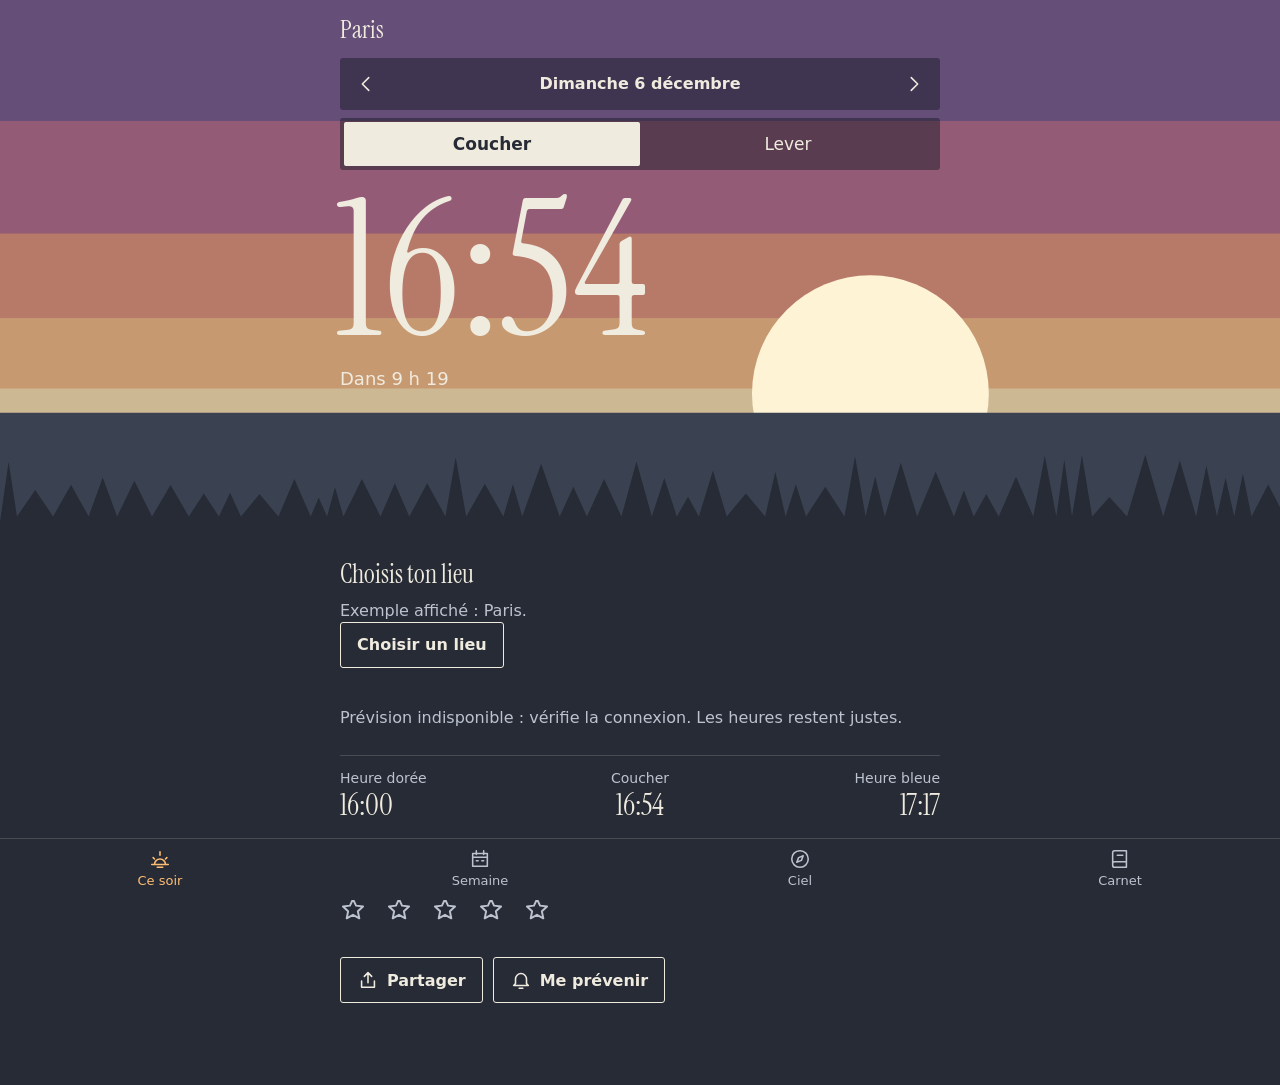
==== index.html @ c85de15d "Première version publique de Soleil Appli web installable : lever et coucher du soleil, score de bea" ====
<!doctype html>
<html lang="fr">
<head>
<meta charset="utf-8">
<meta name="viewport" content="width=device-width,initial-scale=1,viewport-fit=cover">
<title>Soleil</title>
<meta name="description" content="Lever, coucher, direction du soleil et météo, où que tu sois">
<meta name="robots" content="noindex,nofollow">
<meta name="theme-color" content="#20294f">
<link rel="manifest" href="manifest.webmanifest">
<link rel="icon" type="image/png" sizes="32x32" href="icons/favicon-32.png">
<link rel="apple-touch-icon" href="icons/apple-touch-icon.png">
<meta name="apple-mobile-web-app-capable" content="yes">
<meta name="mobile-web-app-capable" content="yes">
<meta name="apple-mobile-web-app-status-bar-style" content="black-translucent">
<meta name="apple-mobile-web-app-title" content="Soleil">
<link rel="preload" href="fonts/instrument-serif.woff2" as="font" type="font/woff2" crossorigin>
<link rel="stylesheet" href="style.css">
</head>
<body>
<main id="view">
  <div id="tab-today" class="panel"></div>
  <div id="tab-week" class="panel" hidden></div>
  <div id="tab-sky" class="panel" hidden></div>
  <div id="tab-book" class="panel" hidden></div>
</main>

<nav class="tabs" aria-label="Navigation">
  <button type="button" data-tab="today"><svg class="ic" viewBox="0 0 24 24" fill="none" stroke="currentColor" stroke-width="1.7" stroke-linecap="round" stroke-linejoin="round" aria-hidden="true"><path d="M3 18h18M6 18a6 6 0 0 1 12 0M12 8V4M4.5 10.5 6 12M19.5 10.5 18 12M9 21h6"/></svg>Ce soir</button>
  <button type="button" data-tab="week"><svg class="ic" viewBox="0 0 24 24" fill="none" stroke="currentColor" stroke-width="1.7" stroke-linecap="round" stroke-linejoin="round" aria-hidden="true"><path d="M4 6h16v14H4zM4 10h16M8 3v4M16 3v4M8 14h2M14 14h2"/></svg>Semaine</button>
  <button type="button" data-tab="sky"><svg class="ic" viewBox="0 0 24 24" fill="none" stroke="currentColor" stroke-width="1.7" stroke-linecap="round" stroke-linejoin="round" aria-hidden="true"><circle cx="12" cy="12" r="9"/><path d="m15.5 8.5-2 5-5 2 2-5z"/></svg>Ciel</button>
  <button type="button" data-tab="book"><svg class="ic" viewBox="0 0 24 24" fill="none" stroke="currentColor" stroke-width="1.7" stroke-linecap="round" stroke-linejoin="round" aria-hidden="true"><path d="M6 3h13v18H6a2 2 0 0 1-2-2V5a2 2 0 0 1 2-2zM4 17a2 2 0 0 1 2-2h13M9 8h6"/></svg>Carnet</button>
</nav>
<div id="toast" role="status" aria-live="polite"></div>

<script src="suncalc.js"></script>
<script type="module" src="js/main.js"></script>
</body>
</html>
---- style.css ----
@font-face {
  font-family: "Instrument Serif";
  src: url(fonts/instrument-serif.woff2) format("woff2");
  font-display: swap;
}

:root {
  --ardoise: #262b36;
  --ardoise-haut: #323846;
  --trait: rgba(240, 235, 223, .17);
  --craie: #f0ebdf;
  --schiste: #bcc3cf;
  --couchant: #ffbd73;
  --rouge: #ff9478;
  --serif: "Instrument Serif", "Iowan Old Style", Georgia, serif;
  --sans: system-ui, -apple-system, "Segoe UI", Roboto, "Helvetica Neue", sans-serif;
  --gutter: 20px;
  --nav: calc(62px + env(safe-area-inset-bottom));
  color-scheme: dark;
}

* { box-sizing: border-box; margin: 0; -webkit-tap-highlight-color: transparent; }
html { background: var(--ardoise); -webkit-text-size-adjust: 100%; }
body {
  font-family: var(--sans);
  font-size: 16px;
  line-height: 1.45;
  color: var(--craie);
  background: var(--ardoise);
  min-height: 100svh;
  overflow-x: hidden;
}
button, input, select { font: inherit; color: inherit; }
button { background: none; border: 0; padding: 0; cursor: pointer; }
/* pas de zoom ni d'attente au double appui, pas de sélection de texte en appuyant */
button, label, summary { touch-action: manipulation; -webkit-user-select: none; user-select: none; }
ul, ol { list-style: none; padding: 0; }
small { font-size: 13.5px; color: var(--schiste); }
[hidden] { display: none !important; }
:focus-visible { outline: 2px solid var(--couchant); outline-offset: 2px; border-radius: 3px; }

.ic { width: 22px; height: 22px; flex: none; }
.panel { padding-bottom: calc(var(--nav) + 20px); }
.page { max-width: 640px; margin: 0 auto; padding: 0 var(--gutter); display: grid; grid-template-columns: minmax(0, 1fr); gap: 26px; }
.page-top { padding-top: calc(env(safe-area-inset-top) + 26px); }

h1, h2 { font-family: var(--serif); font-weight: 400; letter-spacing: 0; line-height: 1.1; }
h2 { font-size: 26px; margin-bottom: 10px; }
.tab-title, .best-card h1, .readout h1 { font-size: 46px; }
.muted { color: var(--schiste); }
.small { font-size: 13.5px; }
.center { text-align: center; }

/* Ciel en strates */
.hero { position: relative; min-height: min(72svh, 640px); overflow: hidden; display: flex; flex-direction: column; touch-action: pan-y; }
.scene { position: absolute; inset: 0; width: 100%; height: 100%; display: block; }
.hero-text { position: relative; padding: calc(env(safe-area-inset-top) + 8px) var(--gutter) 128px; max-width: 640px; width: 100%; margin: 0 auto; }
.hero-top { display: flex; justify-content: space-between; align-items: center; gap: 12px; height: 44px; }
.hero-top h1 { font-size: 25px; }

/* Commandes du haut : emplacements fixes, seuls les textes changent */
.back-today, .datenav, .kinds { background: rgba(20, 24, 34, .46); border-radius: 3px; }
.back-today { flex: none; height: 44px; padding: 0 12px; font-size: 15px; font-weight: 550; }
.back-today:active, .datenav button:active, .kinds button:active { background: rgba(240, 235, 223, .24); }
.back-today.off { visibility: hidden; }
.datenav { display: grid; grid-template-columns: 52px minmax(0, 1fr) 52px; height: 52px; margin-top: 6px; }
.datenav button { height: 52px; display: grid; place-items: center; border-radius: 3px; }
.datelabel { position: relative; min-width: 0; overflow: hidden; display: flex; align-items: center; justify-content: center; text-align: center; font-weight: 550; cursor: pointer; }
.datelabel span { white-space: nowrap; overflow: hidden; text-overflow: ellipsis; }
.datelabel input { position: absolute; inset: 0; display: block; width: 100%; min-width: 0; max-width: 100%; height: 100%; margin: 0; padding: 0; opacity: 0; border: 0; -webkit-appearance: none; appearance: none; font-size: 16px; }
.kinds { display: grid; grid-template-columns: 1fr 1fr; height: 52px; margin-top: 8px; padding: 4px; }
.kinds button { border-radius: 2px; font-size: 17px; color: var(--craie); }
.kinds button[aria-pressed=true] { background: var(--craie); color: var(--ardoise); font-weight: 600; }
.kinds button[aria-pressed=true]:active { background: var(--craie); }
.time { font-family: var(--serif); font-size: clamp(112px, 36vw, 190px); line-height: .98; margin: 8px 0 0 -4px; font-variant-numeric: lining-nums; }
.count { font-size: 18px; margin-top: 2px; }
.intro .sun { animation: sink 1.3s cubic-bezier(.2, .7, .2, 1) both; }
@keyframes sink { from { transform: translateY(-46px); } to { transform: none; } }

/* Verdict */
.verdict { display: grid; grid-template-columns: minmax(0, 1fr) auto; gap: 16px; align-items: start; padding-top: 12px; }
.verdict h2 { font-size: 38px; margin-bottom: 6px; }
.verdict p { color: var(--schiste); }
.score { text-align: right; display: grid; }
.score b { font-family: var(--serif); font-weight: 400; font-size: 66px; line-height: .95; color: var(--couchant); }
.trust { display: flex; align-items: center; gap: 4px; font-size: 14px; color: var(--schiste); margin-top: -14px; }
.trust i { width: 14px; height: 5px; background: var(--trait); }
.trust i:last-of-type { margin-right: 6px; }
.trust[data-level="1"] i:nth-of-type(1),
.trust[data-level="2"] i:nth-of-type(-n+2),
.trust[data-level="3"] i { background: var(--couchant); }

.stamps { display: grid; grid-template-columns: repeat(3, minmax(0, 1fr)); border-top: 1px solid var(--trait); padding-top: 12px; }
.stamps li { display: grid; font-size: 14px; color: var(--schiste); }
.stamps li:nth-child(2) { text-align: center; }
.stamps li:nth-child(3) { text-align: right; }
.stamps b { font-family: var(--serif); font-weight: 400; font-size: 30px; line-height: 1.15; color: var(--craie); }

.wx-line { display: flex; align-items: center; gap: 9px; margin-bottom: 6px; }
.wx-line.big { font-size: 20px; }
.rows .row { display: flex; justify-content: space-between; align-items: baseline; gap: 16px; padding: 10px 0; border-bottom: 1px solid var(--trait); }
.rows .row:last-child { border-bottom: 0; }
.rows dt { color: var(--schiste); }
.rows dd { margin: 0; text-align: right; font-variant-numeric: tabular-nums; font-weight: 550; }
.rows dd small { display: block; font-weight: 400; }

.actions { display: flex; gap: 10px; flex-wrap: wrap; }
.btn { display: inline-flex; align-items: center; justify-content: center; gap: 8px; min-height: 46px; padding: 0 16px; border: 1.5px solid var(--craie); border-radius: 3px; cursor: pointer; font-weight: 550; }
.btn:active { background: var(--ardoise-haut); }
.btn.dark { border-color: #3a2410; color: #3a2410; }
.btn.dark:active { background: #ffd199; }
.link { min-height: 44px; font-size: 15px; text-decoration: underline; text-underline-offset: 3px; text-decoration-thickness: 1px; }

.stars { display: flex; gap: 2px; margin-left: -9px; }
.stars button { width: 44px; height: 44px; display: grid; place-items: center; color: var(--schiste); }
.stars .ic { width: 28px; height: 28px; }
.stars .on { color: var(--couchant); }
.stars .on .ic { fill: currentColor; }

/* Semaine */
.best-card { background: var(--couchant); color: #3a2410; padding: 18px var(--gutter); margin: 0 calc(var(--gutter) * -1); }
.best-card p { margin: 6px 0 14px; }
.day { width: 100%; display: grid; grid-template-columns: 74px 26px 52px minmax(0, 1fr) 30px; align-items: center; gap: 2px 8px; padding: 11px 0; border-bottom: 1px solid var(--trait); text-align: left; font-variant-numeric: tabular-nums; }
.days li:last-child .day { border-bottom: 0; }
.d-name b { font-weight: 650; }
.d-bar { height: 7px; background: var(--trait); display: block; }
.d-bar u { display: block; height: 100%; background: var(--couchant); }
.d-bar[data-level="2"] u { opacity: .82; }
.d-bar[data-level="1"] u { opacity: .62; }
.d-bar[data-level="0"] u { opacity: .42; }
.d-score { text-align: right; font-weight: 650; }
.d-more { grid-column: 2 / -1; }
.day.best .d-name, .day.best .d-score { color: var(--couchant); }
.agenda li { display: grid; grid-template-columns: 94px minmax(0, 1fr); gap: 10px; padding: 11px 0; border-bottom: 1px solid var(--trait); }
.agenda li:last-child { border-bottom: 0; }
.agenda time { font-family: var(--serif); font-size: 20px; line-height: 1.15; }
.agenda small { display: block; }
.agenda b { font-weight: 550; }

/* Ciel */
.readout { display: grid; grid-template-columns: minmax(0, 1fr) auto; column-gap: 12px; align-items: baseline; }
.readout h1 { font-size: 70px; line-height: 1; }
.readout p { grid-column: 1 / -1; grid-row: 2; color: var(--schiste); }
.arc-wrap { margin: -14px 0 -18px; }
.arc, .year { width: 100%; height: auto; display: block; touch-action: pan-y; cursor: ew-resize; }
.a-grid { stroke: var(--trait); }
.a-hz { stroke: rgba(240, 235, 223, .55); }
.a-up { fill: none; stroke: var(--couchant); stroke-width: 2.5; stroke-linecap: round; }
.a-dn { fill: none; stroke: var(--schiste); stroke-width: 1.5; stroke-dasharray: 3 4; }
.a-t { fill: var(--schiste); font: 400 10.5px var(--sans); }
.a-l { fill: var(--craie); font: 600 11px var(--sans); }
.a-drop { stroke: rgba(240, 235, 223, .4); stroke-dasharray: 2 3; }
.s-up { fill: #fff3d6; stroke: var(--ardoise); }
.s-dn { fill: var(--ardoise); stroke: var(--craie); }
input[type=range] { width: 100%; height: 44px; background: transparent; -webkit-appearance: none; appearance: none; }
input[type=range]::-webkit-slider-runnable-track { height: 3px; background: rgba(240, 235, 223, .4); }
input[type=range]::-moz-range-track { height: 3px; background: rgba(240, 235, 223, .4); }
input[type=range]::-webkit-slider-thumb { -webkit-appearance: none; width: 28px; height: 28px; margin-top: -12.5px; border-radius: 50%; background: var(--craie); border: 0; }
input[type=range]::-moz-range-thumb { width: 28px; height: 28px; border-radius: 50%; background: var(--craie); border: 0; }

.compass-block { display: grid; grid-template-columns: minmax(0, 1fr); justify-items: center; gap: 10px; }
.compass-block h2 { justify-self: start; margin: 0; }
.compass { width: min(100%, 300px); height: auto; display: block; }
.c-o { fill: var(--ardoise-haut); stroke: rgba(240, 235, 223, .4); }
.c-t { stroke: rgba(240, 235, 223, .35); }
.c-t.b { stroke: rgba(240, 235, 223, .8); stroke-width: 1.4; }
.c-d { fill: var(--craie); font: 400 19px var(--serif); }
.c-br, .c-bs { fill: none; stroke-width: 5; }
.c-br { stroke: var(--couchant); opacity: .55; }
.c-bs { stroke: var(--rouge); opacity: .55; }
.c-rr { stroke: var(--couchant); stroke-width: 2.4; }
.c-rs { stroke: var(--rouge); stroke-width: 2.4; }
.c-rr-d { fill: var(--couchant); }
.c-rs-d { fill: var(--rouge); }
.c-c { fill: var(--craie); }
.c-up { fill: var(--craie); }

.layers { display: grid; gap: 8px; margin-top: 10px; }
.lay { display: grid; grid-template-columns: 62px minmax(0, 1fr) 44px; gap: 8px; align-items: center; font-size: 14px; color: var(--schiste); }
.lay i { display: block; height: 7px; background: var(--trait); }
.lay u { display: block; height: 100%; background: var(--craie); }
.lay em { font-style: normal; text-align: right; color: var(--craie); font-variant-numeric: tabular-nums; }

.more { margin-top: 8px; }
.more summary { min-height: 44px; display: flex; align-items: center; cursor: pointer; text-decoration: underline; text-underline-offset: 3px; text-decoration-thickness: 1px; }
.phases li { display: grid; grid-template-columns: 62px minmax(0, 1fr); padding: 7px 0; font-variant-numeric: tabular-nums; }
.phases b { font-weight: 550; }
.phases .hl { color: var(--couchant); }

.moon-head { display: flex; gap: 14px; align-items: center; margin-bottom: 6px; }
.moon { width: 64px; height: 64px; flex: none; }
.m-dark { fill: var(--ardoise-haut); }
.m-lit { fill: var(--craie); }
.moon-head b { display: block; font-weight: 550; font-size: 18px; }
.moon-head small { display: block; }

.y-band { fill: var(--couchant); opacity: .13; }
.y-set, .y-rise { fill: none; stroke-width: 2; stroke-linejoin: round; }
.y-set { stroke: var(--couchant); }
.y-rise { stroke: var(--craie); }
.y-lab { fill: var(--craie); font: 500 12px var(--sans); }
.y-now { stroke: rgba(240, 235, 223, .55); }
.y-dot { fill: var(--craie); stroke: var(--ardoise); stroke-width: 2; }

/* Carnet */
.entries li { padding: 12px 0; border-bottom: 1px solid var(--trait); display: grid; gap: 4px; }
.entries li:last-child { border-bottom: 0; }
.entries b { font-weight: 600; }
.e-head { display: flex; justify-content: space-between; align-items: center; gap: 10px; }
.note, .form input:not([type=file]), .form select { width: 100%; min-height: 46px; padding: 0 12px; background: var(--ardoise-haut); border: 1px solid var(--trait); border-radius: 3px; font-size: 16px; }
.note::placeholder, .form input::placeholder { color: var(--schiste); }
.switch-row { display: flex; justify-content: space-between; align-items: center; gap: 16px; width: 100%; min-height: 52px; text-align: left; }
.switch { flex: none; width: 52px; height: 30px; padding: 3px; border-radius: 15px; background: var(--ardoise-haut); border: 1px solid var(--schiste); display: block; }
.switch i { display: block; width: 22px; height: 22px; border-radius: 50%; background: var(--schiste); }
.switch-row[aria-checked=true] .switch { background: var(--couchant); border-color: var(--couchant); }
.switch-row[aria-checked=true] .switch i { background: var(--ardoise); margin-left: auto; }
.places { display: grid; gap: 8px; margin: 10px 0; }
.places .btn { justify-content: flex-start; text-align: left; padding: 10px 14px; }
.tag { font-size: 14px; font-weight: 600; padding: 2px 7px; border: 1px solid var(--trait); margin-right: 4px; }
.tag[data-level="2"] { background: var(--couchant); color: #3a2410; border-color: var(--couchant); }
.form { display: grid; grid-template-columns: minmax(0, 1fr); gap: 14px; margin-top: 6px; }
.form label { display: grid; gap: 5px; color: var(--schiste); font-size: 15px; }
.form input, .form select { color: var(--craie); }
.inline { display: flex; gap: 8px; }
.inline input { flex: 1; min-width: 0; }
.inline .btn { flex: none; color: var(--craie); }
.error { color: var(--rouge); font-size: 15px; min-height: 0; }
.error:empty { display: none; }
.foot { color: var(--schiste); font-size: 14px; }

/* Barre d'onglets */
.tabs { position: fixed; left: 0; right: 0; bottom: 0; z-index: 10; height: var(--nav); padding-bottom: env(safe-area-inset-bottom); display: grid; grid-template-columns: repeat(4, 1fr); background: var(--ardoise); border-top: 1px solid var(--trait); }
.tabs button { display: grid; justify-items: center; align-content: center; gap: 2px; font-size: 13px; color: var(--schiste); }
.tabs button[aria-current=page] { color: var(--couchant); }

#toast { position: fixed; left: var(--gutter); right: var(--gutter); bottom: calc(var(--nav) + 12px); z-index: 20; max-width: 600px; margin: 0 auto; padding: 12px 14px; background: var(--craie); color: var(--ardoise); border-radius: 3px; font-weight: 550; opacity: 0; transform: translateY(8px); transition: opacity .2s, transform .2s; pointer-events: none; }
#toast.on { opacity: 1; transform: none; }

@media (min-width: 680px) {
  .best-card { margin: 0; }
  .hero { min-height: 560px; }
}
@media (prefers-reduced-motion: reduce) {
  .intro .sun { animation: none; }
  #toast { transition: none; }
}
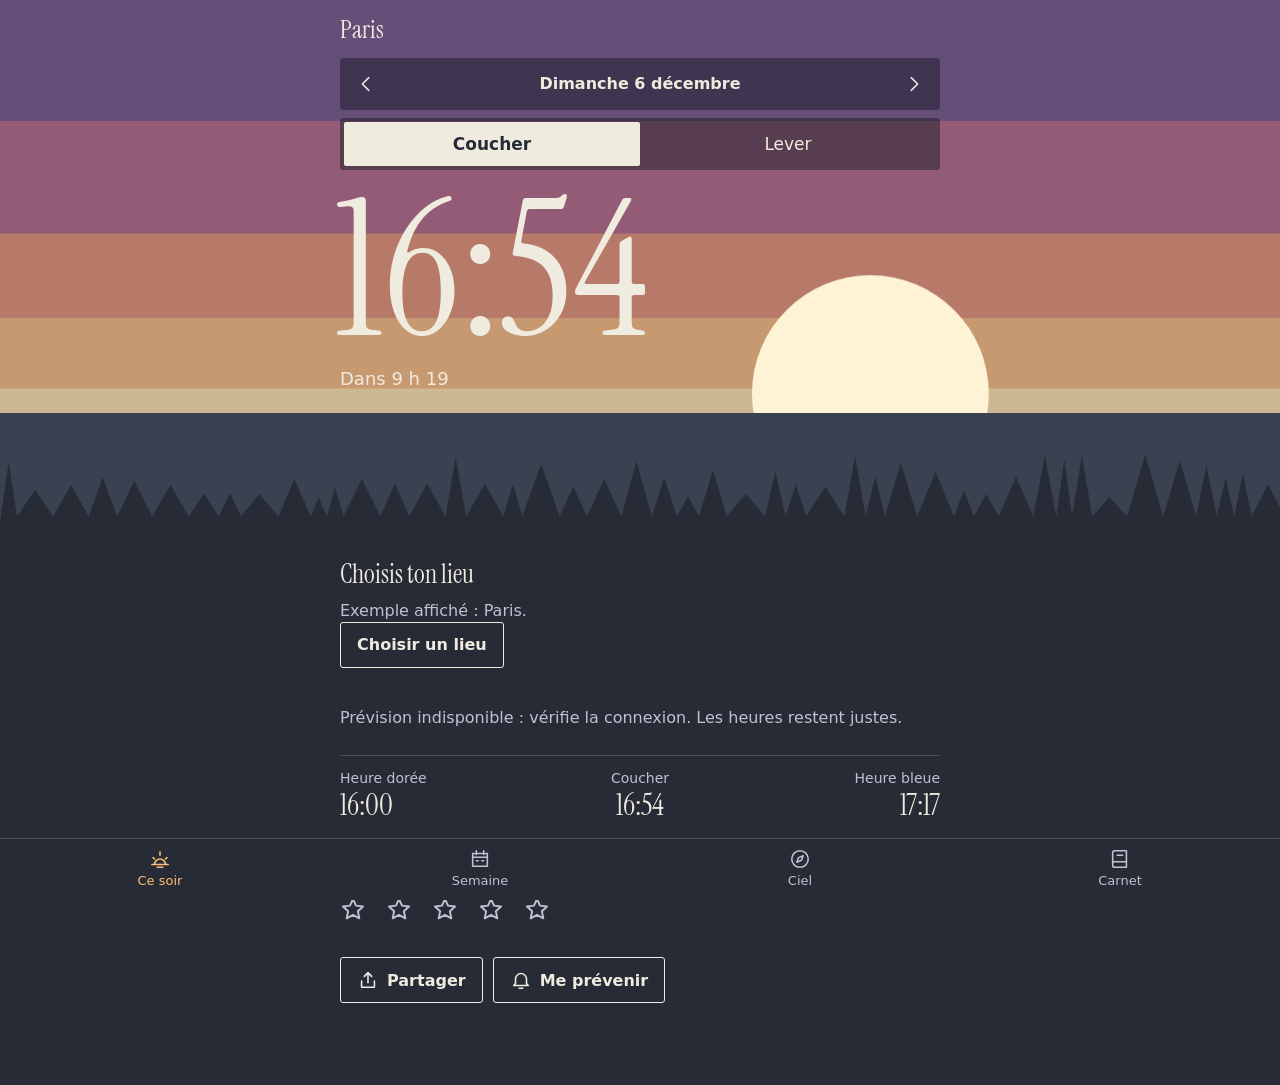
==== commit 6caf642e: "Préparer la mise en ligne Page mentions légales et confidentialité, page 404, robots.txt, favicon.ic" ====
--- a/index.html
+++ b/index.html
@@ -4,11 +4,17 @@
 <meta charset="utf-8">
 <meta name="viewport" content="width=device-width,initial-scale=1,viewport-fit=cover">
 <title>Soleil</title>
-<meta name="description" content="Lever, coucher, direction du soleil et météo, où que tu sois">
-<meta name="robots" content="noindex,nofollow">
+<meta name="description" content="Heure du coucher et du lever du soleil où que tu sois, avec une prévision de la beauté du ciel, la météo, la lune et une boussole.">
+<meta property="og:type" content="website">
+<meta property="og:site_name" content="Soleil">
+<meta property="og:locale" content="fr_FR">
+<meta property="og:title" content="Soleil : coucher de soleil et prévision du ciel">
+<meta property="og:description" content="L’heure du coucher, et si ça vaut le coup de sortir le regarder ce soir.">
+<meta name="twitter:card" content="summary">
 <meta name="theme-color" content="#20294f">
 <link rel="manifest" href="manifest.webmanifest">
-<link rel="icon" type="image/png" sizes="32x32" href="icons/favicon-32.png">
+<link rel="icon" href="favicon.ico" sizes="any">
+<link rel="icon" type="image/png" sizes="192x192" href="icons/icon-192.png">
 <link rel="apple-touch-icon" href="icons/apple-touch-icon.png">
 <meta name="apple-mobile-web-app-capable" content="yes">
 <meta name="mobile-web-app-capable" content="yes">
@@ -18,6 +24,7 @@
 <link rel="stylesheet" href="style.css">
 </head>
 <body>
+<noscript><p class="noscript">Cette appli a besoin de JavaScript pour calculer les heures du soleil. <a href="infos.html">Mentions légales et confidentialité</a></p></noscript>
 <main id="view">
   <div id="tab-today" class="panel"></div>
   <div id="tab-week" class="panel" hidden></div>
--- a/style.css
+++ b/style.css
@@ -227,6 +227,18 @@
 .error { color: var(--rouge); font-size: 15px; min-height: 0; }
 .error:empty { display: none; }
 .foot { color: var(--schiste); font-size: 14px; }
+a { color: inherit; text-underline-offset: 3px; }
+a.link { display: inline-flex; align-items: center; }
+a.btn { text-decoration: none; }
+
+/* Pages de texte : infos et 404 */
+.doc { padding-bottom: 48px; max-width: 680px; }
+.doc h1 { font-size: 40px; }
+.doc h3 { font-size: 17px; font-weight: 600; margin: 14px 0 4px; }
+.doc p { line-height: 1.6; }
+.doc section p + p { margin-top: 8px; }
+.big-num { font-family: var(--serif); font-size: 120px; line-height: 1; color: var(--couchant); }
+.noscript { padding: 24px var(--gutter); }
 
 /* Barre d'onglets */
 .tabs { position: fixed; left: 0; right: 0; bottom: 0; z-index: 10; height: var(--nav); padding-bottom: env(safe-area-inset-bottom); display: grid; grid-template-columns: repeat(4, 1fr); background: var(--ardoise); border-top: 1px solid var(--trait); }
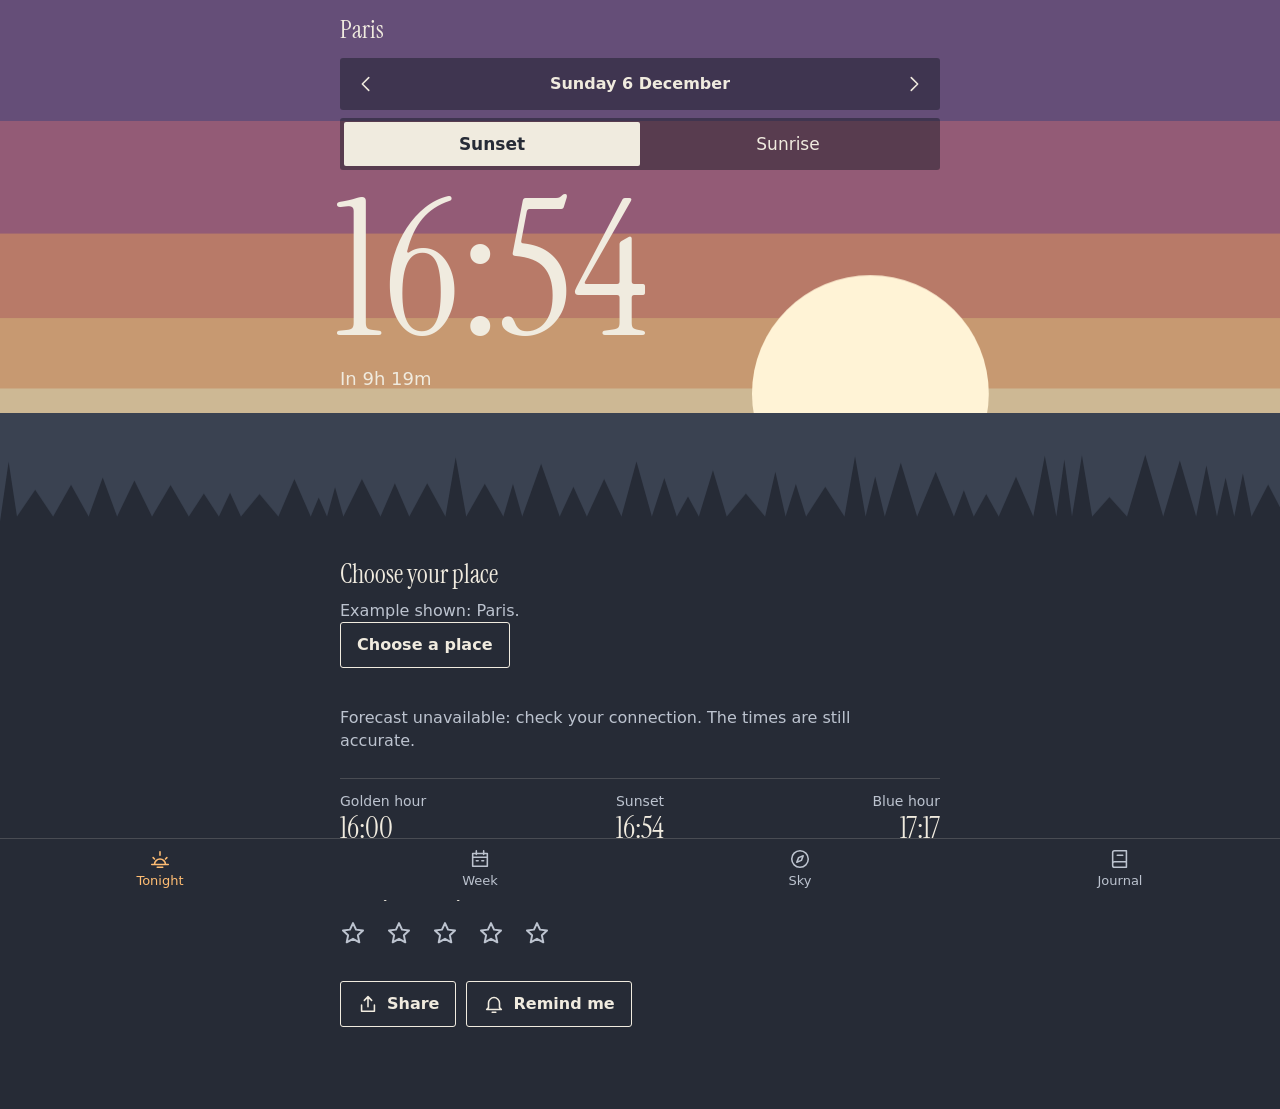
==== commit a1565a2d: "Translate everything to English and rename to Afterglow Interface, pages, README, code comments and " ====
--- a/index.html
+++ b/index.html
@@ -1,15 +1,15 @@
 <!doctype html>
-<html lang="fr">
+<html lang="en">
 <head>
 <meta charset="utf-8">
 <meta name="viewport" content="width=device-width,initial-scale=1,viewport-fit=cover">
-<title>Soleil</title>
-<meta name="description" content="Heure du coucher et du lever du soleil où que tu sois, avec une prévision de la beauté du ciel, la météo, la lune et une boussole.">
+<title>Afterglow: sunset time and sky forecast</title>
+<meta name="description" content="Sunset and sunrise times wherever you are, with a forecast of how beautiful the sky will be, the weather, the moon and a compass.">
 <meta property="og:type" content="website">
-<meta property="og:site_name" content="Soleil">
-<meta property="og:locale" content="fr_FR">
-<meta property="og:title" content="Soleil : coucher de soleil et prévision du ciel">
-<meta property="og:description" content="L’heure du coucher, et si ça vaut le coup de sortir le regarder ce soir.">
+<meta property="og:site_name" content="Afterglow">
+<meta property="og:locale" content="en_GB">
+<meta property="og:title" content="Afterglow: sunset time and sky forecast">
+<meta property="og:description" content="When the sun sets, and whether it’s worth going out to watch it tonight.">
 <meta name="twitter:card" content="summary">
 <meta name="theme-color" content="#20294f">
 <link rel="manifest" href="manifest.webmanifest">
@@ -19,12 +19,12 @@
 <meta name="apple-mobile-web-app-capable" content="yes">
 <meta name="mobile-web-app-capable" content="yes">
 <meta name="apple-mobile-web-app-status-bar-style" content="black-translucent">
-<meta name="apple-mobile-web-app-title" content="Soleil">
+<meta name="apple-mobile-web-app-title" content="Afterglow">
 <link rel="preload" href="fonts/instrument-serif.woff2" as="font" type="font/woff2" crossorigin>
 <link rel="stylesheet" href="style.css">
 </head>
 <body>
-<noscript><p class="noscript">Cette appli a besoin de JavaScript pour calculer les heures du soleil. <a href="infos.html">Mentions légales et confidentialité</a></p></noscript>
+<noscript><p class="noscript">This app needs JavaScript to calculate the sun times. <a href="legal.html">Legal notice and privacy</a></p></noscript>
 <main id="view">
   <div id="tab-today" class="panel"></div>
   <div id="tab-week" class="panel" hidden></div>
@@ -33,10 +33,10 @@
 </main>
 
 <nav class="tabs" aria-label="Navigation">
-  <button type="button" data-tab="today"><svg class="ic" viewBox="0 0 24 24" fill="none" stroke="currentColor" stroke-width="1.7" stroke-linecap="round" stroke-linejoin="round" aria-hidden="true"><path d="M3 18h18M6 18a6 6 0 0 1 12 0M12 8V4M4.5 10.5 6 12M19.5 10.5 18 12M9 21h6"/></svg>Ce soir</button>
-  <button type="button" data-tab="week"><svg class="ic" viewBox="0 0 24 24" fill="none" stroke="currentColor" stroke-width="1.7" stroke-linecap="round" stroke-linejoin="round" aria-hidden="true"><path d="M4 6h16v14H4zM4 10h16M8 3v4M16 3v4M8 14h2M14 14h2"/></svg>Semaine</button>
-  <button type="button" data-tab="sky"><svg class="ic" viewBox="0 0 24 24" fill="none" stroke="currentColor" stroke-width="1.7" stroke-linecap="round" stroke-linejoin="round" aria-hidden="true"><circle cx="12" cy="12" r="9"/><path d="m15.5 8.5-2 5-5 2 2-5z"/></svg>Ciel</button>
-  <button type="button" data-tab="book"><svg class="ic" viewBox="0 0 24 24" fill="none" stroke="currentColor" stroke-width="1.7" stroke-linecap="round" stroke-linejoin="round" aria-hidden="true"><path d="M6 3h13v18H6a2 2 0 0 1-2-2V5a2 2 0 0 1 2-2zM4 17a2 2 0 0 1 2-2h13M9 8h6"/></svg>Carnet</button>
+  <button type="button" data-tab="today"><svg class="ic" viewBox="0 0 24 24" fill="none" stroke="currentColor" stroke-width="1.7" stroke-linecap="round" stroke-linejoin="round" aria-hidden="true"><path d="M3 18h18M6 18a6 6 0 0 1 12 0M12 8V4M4.5 10.5 6 12M19.5 10.5 18 12M9 21h6"/></svg>Tonight</button>
+  <button type="button" data-tab="week"><svg class="ic" viewBox="0 0 24 24" fill="none" stroke="currentColor" stroke-width="1.7" stroke-linecap="round" stroke-linejoin="round" aria-hidden="true"><path d="M4 6h16v14H4zM4 10h16M8 3v4M16 3v4M8 14h2M14 14h2"/></svg>Week</button>
+  <button type="button" data-tab="sky"><svg class="ic" viewBox="0 0 24 24" fill="none" stroke="currentColor" stroke-width="1.7" stroke-linecap="round" stroke-linejoin="round" aria-hidden="true"><circle cx="12" cy="12" r="9"/><path d="m15.5 8.5-2 5-5 2 2-5z"/></svg>Sky</button>
+  <button type="button" data-tab="book"><svg class="ic" viewBox="0 0 24 24" fill="none" stroke="currentColor" stroke-width="1.7" stroke-linecap="round" stroke-linejoin="round" aria-hidden="true"><path d="M6 3h13v18H6a2 2 0 0 1-2-2V5a2 2 0 0 1 2-2zM4 17a2 2 0 0 1 2-2h13M9 8h6"/></svg>Journal</button>
 </nav>
 <div id="toast" role="status" aria-live="polite"></div>
 
--- a/style.css
+++ b/style.css
@@ -5,13 +5,13 @@
 }
 
 :root {
-  --ardoise: #262b36;
-  --ardoise-haut: #323846;
-  --trait: rgba(240, 235, 223, .17);
-  --craie: #f0ebdf;
-  --schiste: #bcc3cf;
-  --couchant: #ffbd73;
-  --rouge: #ff9478;
+  --slate: #262b36;
+  --slate-raised: #323846;
+  --line: rgba(240, 235, 223, .17);
+  --chalk: #f0ebdf;
+  --muted: #bcc3cf;
+  --glow: #ffbd73;
+  --red: #ff9478;
   --serif: "Instrument Serif", "Iowan Old Style", Georgia, serif;
   --sans: system-ui, -apple-system, "Segoe UI", Roboto, "Helvetica Neue", sans-serif;
   --gutter: 20px;
@@ -20,24 +20,24 @@
 }
 
 * { box-sizing: border-box; margin: 0; -webkit-tap-highlight-color: transparent; }
-html { background: var(--ardoise); -webkit-text-size-adjust: 100%; }
+html { background: var(--slate); -webkit-text-size-adjust: 100%; }
 body {
   font-family: var(--sans);
   font-size: 16px;
   line-height: 1.45;
-  color: var(--craie);
-  background: var(--ardoise);
+  color: var(--chalk);
+  background: var(--slate);
   min-height: 100svh;
   overflow-x: hidden;
 }
 button, input, select { font: inherit; color: inherit; }
 button { background: none; border: 0; padding: 0; cursor: pointer; }
-/* pas de zoom ni d'attente au double appui, pas de sélection de texte en appuyant */
+/* no zoom or delay on double tap, no text selection while pressing */
 button, label, summary { touch-action: manipulation; -webkit-user-select: none; user-select: none; }
 ul, ol { list-style: none; padding: 0; }
-small { font-size: 13.5px; color: var(--schiste); }
+small { font-size: 13.5px; color: var(--muted); }
 [hidden] { display: none !important; }
-:focus-visible { outline: 2px solid var(--couchant); outline-offset: 2px; border-radius: 3px; }
+:focus-visible { outline: 2px solid var(--glow); outline-offset: 2px; border-radius: 3px; }
 
 .ic { width: 22px; height: 22px; flex: none; }
 .panel { padding-bottom: calc(var(--nav) + 20px); }
@@ -47,18 +47,18 @@
 h1, h2 { font-family: var(--serif); font-weight: 400; letter-spacing: 0; line-height: 1.1; }
 h2 { font-size: 26px; margin-bottom: 10px; }
 .tab-title, .best-card h1, .readout h1 { font-size: 46px; }
-.muted { color: var(--schiste); }
+.muted { color: var(--muted); }
 .small { font-size: 13.5px; }
 .center { text-align: center; }
 
-/* Ciel en strates */
+/* Layered sky */
 .hero { position: relative; min-height: min(72svh, 640px); overflow: hidden; display: flex; flex-direction: column; touch-action: pan-y; }
 .scene { position: absolute; inset: 0; width: 100%; height: 100%; display: block; }
 .hero-text { position: relative; padding: calc(env(safe-area-inset-top) + 8px) var(--gutter) 128px; max-width: 640px; width: 100%; margin: 0 auto; }
 .hero-top { display: flex; justify-content: space-between; align-items: center; gap: 12px; height: 44px; }
 .hero-top h1 { font-size: 25px; }
 
-/* Commandes du haut : emplacements fixes, seuls les textes changent */
+/* Top controls: fixed slots, only the text changes */
 .back-today, .datenav, .kinds { background: rgba(20, 24, 34, .46); border-radius: 3px; }
 .back-today { flex: none; height: 44px; padding: 0 12px; font-size: 15px; font-weight: 550; }
 .back-today:active, .datenav button:active, .kinds button:active { background: rgba(240, 235, 223, .24); }
@@ -69,9 +69,9 @@
 .datelabel span { white-space: nowrap; overflow: hidden; text-overflow: ellipsis; }
 .datelabel input { position: absolute; inset: 0; display: block; width: 100%; min-width: 0; max-width: 100%; height: 100%; margin: 0; padding: 0; opacity: 0; border: 0; -webkit-appearance: none; appearance: none; font-size: 16px; }
 .kinds { display: grid; grid-template-columns: 1fr 1fr; height: 52px; margin-top: 8px; padding: 4px; }
-.kinds button { border-radius: 2px; font-size: 17px; color: var(--craie); }
-.kinds button[aria-pressed=true] { background: var(--craie); color: var(--ardoise); font-weight: 600; }
-.kinds button[aria-pressed=true]:active { background: var(--craie); }
+.kinds button { border-radius: 2px; font-size: 17px; color: var(--chalk); }
+.kinds button[aria-pressed=true] { background: var(--chalk); color: var(--slate); font-weight: 600; }
+.kinds button[aria-pressed=true]:active { background: var(--chalk); }
 .time { font-family: var(--serif); font-size: clamp(112px, 36vw, 190px); line-height: .98; margin: 8px 0 0 -4px; font-variant-numeric: lining-nums; }
 .count { font-size: 18px; margin-top: 2px; }
 .intro .sun { animation: sink 1.3s cubic-bezier(.2, .7, .2, 1) both; }
@@ -80,172 +80,172 @@
 /* Verdict */
 .verdict { display: grid; grid-template-columns: minmax(0, 1fr) auto; gap: 16px; align-items: start; padding-top: 12px; }
 .verdict h2 { font-size: 38px; margin-bottom: 6px; }
-.verdict p { color: var(--schiste); }
+.verdict p { color: var(--muted); }
 .score { text-align: right; display: grid; }
-.score b { font-family: var(--serif); font-weight: 400; font-size: 66px; line-height: .95; color: var(--couchant); }
-.trust { display: flex; align-items: center; gap: 4px; font-size: 14px; color: var(--schiste); margin-top: -14px; }
-.trust i { width: 14px; height: 5px; background: var(--trait); }
+.score b { font-family: var(--serif); font-weight: 400; font-size: 66px; line-height: .95; color: var(--glow); }
+.trust { display: flex; align-items: center; gap: 4px; font-size: 14px; color: var(--muted); margin-top: -14px; }
+.trust i { width: 14px; height: 5px; background: var(--line); }
 .trust i:last-of-type { margin-right: 6px; }
 .trust[data-level="1"] i:nth-of-type(1),
 .trust[data-level="2"] i:nth-of-type(-n+2),
-.trust[data-level="3"] i { background: var(--couchant); }
-
-.stamps { display: grid; grid-template-columns: repeat(3, minmax(0, 1fr)); border-top: 1px solid var(--trait); padding-top: 12px; }
-.stamps li { display: grid; font-size: 14px; color: var(--schiste); }
+.trust[data-level="3"] i { background: var(--glow); }
+
+.stamps { display: grid; grid-template-columns: repeat(3, minmax(0, 1fr)); border-top: 1px solid var(--line); padding-top: 12px; }
+.stamps li { display: grid; font-size: 14px; color: var(--muted); }
 .stamps li:nth-child(2) { text-align: center; }
 .stamps li:nth-child(3) { text-align: right; }
-.stamps b { font-family: var(--serif); font-weight: 400; font-size: 30px; line-height: 1.15; color: var(--craie); }
+.stamps b { font-family: var(--serif); font-weight: 400; font-size: 30px; line-height: 1.15; color: var(--chalk); }
 
 .wx-line { display: flex; align-items: center; gap: 9px; margin-bottom: 6px; }
 .wx-line.big { font-size: 20px; }
-.rows .row { display: flex; justify-content: space-between; align-items: baseline; gap: 16px; padding: 10px 0; border-bottom: 1px solid var(--trait); }
+.rows .row { display: flex; justify-content: space-between; align-items: baseline; gap: 16px; padding: 10px 0; border-bottom: 1px solid var(--line); }
 .rows .row:last-child { border-bottom: 0; }
-.rows dt { color: var(--schiste); }
+.rows dt { color: var(--muted); }
 .rows dd { margin: 0; text-align: right; font-variant-numeric: tabular-nums; font-weight: 550; }
 .rows dd small { display: block; font-weight: 400; }
 
 .actions { display: flex; gap: 10px; flex-wrap: wrap; }
-.btn { display: inline-flex; align-items: center; justify-content: center; gap: 8px; min-height: 46px; padding: 0 16px; border: 1.5px solid var(--craie); border-radius: 3px; cursor: pointer; font-weight: 550; }
-.btn:active { background: var(--ardoise-haut); }
+.btn { display: inline-flex; align-items: center; justify-content: center; gap: 8px; min-height: 46px; padding: 0 16px; border: 1.5px solid var(--chalk); border-radius: 3px; cursor: pointer; font-weight: 550; }
+.btn:active { background: var(--slate-raised); }
 .btn.dark { border-color: #3a2410; color: #3a2410; }
 .btn.dark:active { background: #ffd199; }
 .link { min-height: 44px; font-size: 15px; text-decoration: underline; text-underline-offset: 3px; text-decoration-thickness: 1px; }
 
 .stars { display: flex; gap: 2px; margin-left: -9px; }
-.stars button { width: 44px; height: 44px; display: grid; place-items: center; color: var(--schiste); }
+.stars button { width: 44px; height: 44px; display: grid; place-items: center; color: var(--muted); }
 .stars .ic { width: 28px; height: 28px; }
-.stars .on { color: var(--couchant); }
+.stars .on { color: var(--glow); }
 .stars .on .ic { fill: currentColor; }
 
-/* Semaine */
-.best-card { background: var(--couchant); color: #3a2410; padding: 18px var(--gutter); margin: 0 calc(var(--gutter) * -1); }
+/* Week */
+.best-card { background: var(--glow); color: #3a2410; padding: 18px var(--gutter); margin: 0 calc(var(--gutter) * -1); }
 .best-card p { margin: 6px 0 14px; }
-.day { width: 100%; display: grid; grid-template-columns: 74px 26px 52px minmax(0, 1fr) 30px; align-items: center; gap: 2px 8px; padding: 11px 0; border-bottom: 1px solid var(--trait); text-align: left; font-variant-numeric: tabular-nums; }
+.day { width: 100%; display: grid; grid-template-columns: 74px 26px 52px minmax(0, 1fr) 30px; align-items: center; gap: 2px 8px; padding: 11px 0; border-bottom: 1px solid var(--line); text-align: left; font-variant-numeric: tabular-nums; }
 .days li:last-child .day { border-bottom: 0; }
 .d-name b { font-weight: 650; }
-.d-bar { height: 7px; background: var(--trait); display: block; }
-.d-bar u { display: block; height: 100%; background: var(--couchant); }
+.d-bar { height: 7px; background: var(--line); display: block; }
+.d-bar u { display: block; height: 100%; background: var(--glow); }
 .d-bar[data-level="2"] u { opacity: .82; }
 .d-bar[data-level="1"] u { opacity: .62; }
 .d-bar[data-level="0"] u { opacity: .42; }
 .d-score { text-align: right; font-weight: 650; }
 .d-more { grid-column: 2 / -1; }
-.day.best .d-name, .day.best .d-score { color: var(--couchant); }
-.agenda li { display: grid; grid-template-columns: 94px minmax(0, 1fr); gap: 10px; padding: 11px 0; border-bottom: 1px solid var(--trait); }
+.day.best .d-name, .day.best .d-score { color: var(--glow); }
+.agenda li { display: grid; grid-template-columns: 94px minmax(0, 1fr); gap: 10px; padding: 11px 0; border-bottom: 1px solid var(--line); }
 .agenda li:last-child { border-bottom: 0; }
 .agenda time { font-family: var(--serif); font-size: 20px; line-height: 1.15; }
 .agenda small { display: block; }
 .agenda b { font-weight: 550; }
 
-/* Ciel */
+/* Sky */
 .readout { display: grid; grid-template-columns: minmax(0, 1fr) auto; column-gap: 12px; align-items: baseline; }
 .readout h1 { font-size: 70px; line-height: 1; }
-.readout p { grid-column: 1 / -1; grid-row: 2; color: var(--schiste); }
+.readout p { grid-column: 1 / -1; grid-row: 2; color: var(--muted); }
 .arc-wrap { margin: -14px 0 -18px; }
 .arc, .year { width: 100%; height: auto; display: block; touch-action: pan-y; cursor: ew-resize; }
-.a-grid { stroke: var(--trait); }
+.a-grid { stroke: var(--line); }
 .a-hz { stroke: rgba(240, 235, 223, .55); }
-.a-up { fill: none; stroke: var(--couchant); stroke-width: 2.5; stroke-linecap: round; }
-.a-dn { fill: none; stroke: var(--schiste); stroke-width: 1.5; stroke-dasharray: 3 4; }
-.a-t { fill: var(--schiste); font: 400 10.5px var(--sans); }
-.a-l { fill: var(--craie); font: 600 11px var(--sans); }
+.a-up { fill: none; stroke: var(--glow); stroke-width: 2.5; stroke-linecap: round; }
+.a-dn { fill: none; stroke: var(--muted); stroke-width: 1.5; stroke-dasharray: 3 4; }
+.a-t { fill: var(--muted); font: 400 10.5px var(--sans); }
+.a-l { fill: var(--chalk); font: 600 11px var(--sans); }
 .a-drop { stroke: rgba(240, 235, 223, .4); stroke-dasharray: 2 3; }
-.s-up { fill: #fff3d6; stroke: var(--ardoise); }
-.s-dn { fill: var(--ardoise); stroke: var(--craie); }
+.s-up { fill: #fff3d6; stroke: var(--slate); }
+.s-dn { fill: var(--slate); stroke: var(--chalk); }
 input[type=range] { width: 100%; height: 44px; background: transparent; -webkit-appearance: none; appearance: none; }
 input[type=range]::-webkit-slider-runnable-track { height: 3px; background: rgba(240, 235, 223, .4); }
 input[type=range]::-moz-range-track { height: 3px; background: rgba(240, 235, 223, .4); }
-input[type=range]::-webkit-slider-thumb { -webkit-appearance: none; width: 28px; height: 28px; margin-top: -12.5px; border-radius: 50%; background: var(--craie); border: 0; }
-input[type=range]::-moz-range-thumb { width: 28px; height: 28px; border-radius: 50%; background: var(--craie); border: 0; }
+input[type=range]::-webkit-slider-thumb { -webkit-appearance: none; width: 28px; height: 28px; margin-top: -12.5px; border-radius: 50%; background: var(--chalk); border: 0; }
+input[type=range]::-moz-range-thumb { width: 28px; height: 28px; border-radius: 50%; background: var(--chalk); border: 0; }
 
 .compass-block { display: grid; grid-template-columns: minmax(0, 1fr); justify-items: center; gap: 10px; }
 .compass-block h2 { justify-self: start; margin: 0; }
 .compass { width: min(100%, 300px); height: auto; display: block; }
-.c-o { fill: var(--ardoise-haut); stroke: rgba(240, 235, 223, .4); }
+.c-o { fill: var(--slate-raised); stroke: rgba(240, 235, 223, .4); }
 .c-t { stroke: rgba(240, 235, 223, .35); }
 .c-t.b { stroke: rgba(240, 235, 223, .8); stroke-width: 1.4; }
-.c-d { fill: var(--craie); font: 400 19px var(--serif); }
+.c-d { fill: var(--chalk); font: 400 19px var(--serif); }
 .c-br, .c-bs { fill: none; stroke-width: 5; }
-.c-br { stroke: var(--couchant); opacity: .55; }
-.c-bs { stroke: var(--rouge); opacity: .55; }
-.c-rr { stroke: var(--couchant); stroke-width: 2.4; }
-.c-rs { stroke: var(--rouge); stroke-width: 2.4; }
-.c-rr-d { fill: var(--couchant); }
-.c-rs-d { fill: var(--rouge); }
-.c-c { fill: var(--craie); }
-.c-up { fill: var(--craie); }
+.c-br { stroke: var(--glow); opacity: .55; }
+.c-bs { stroke: var(--red); opacity: .55; }
+.c-rr { stroke: var(--glow); stroke-width: 2.4; }
+.c-rs { stroke: var(--red); stroke-width: 2.4; }
+.c-rr-d { fill: var(--glow); }
+.c-rs-d { fill: var(--red); }
+.c-c { fill: var(--chalk); }
+.c-up { fill: var(--chalk); }
 
 .layers { display: grid; gap: 8px; margin-top: 10px; }
-.lay { display: grid; grid-template-columns: 62px minmax(0, 1fr) 44px; gap: 8px; align-items: center; font-size: 14px; color: var(--schiste); }
-.lay i { display: block; height: 7px; background: var(--trait); }
-.lay u { display: block; height: 100%; background: var(--craie); }
-.lay em { font-style: normal; text-align: right; color: var(--craie); font-variant-numeric: tabular-nums; }
+.lay { display: grid; grid-template-columns: 62px minmax(0, 1fr) 44px; gap: 8px; align-items: center; font-size: 14px; color: var(--muted); }
+.lay i { display: block; height: 7px; background: var(--line); }
+.lay u { display: block; height: 100%; background: var(--chalk); }
+.lay em { font-style: normal; text-align: right; color: var(--chalk); font-variant-numeric: tabular-nums; }
 
 .more { margin-top: 8px; }
 .more summary { min-height: 44px; display: flex; align-items: center; cursor: pointer; text-decoration: underline; text-underline-offset: 3px; text-decoration-thickness: 1px; }
 .phases li { display: grid; grid-template-columns: 62px minmax(0, 1fr); padding: 7px 0; font-variant-numeric: tabular-nums; }
 .phases b { font-weight: 550; }
-.phases .hl { color: var(--couchant); }
+.phases .hl { color: var(--glow); }
 
 .moon-head { display: flex; gap: 14px; align-items: center; margin-bottom: 6px; }
 .moon { width: 64px; height: 64px; flex: none; }
-.m-dark { fill: var(--ardoise-haut); }
-.m-lit { fill: var(--craie); }
+.m-dark { fill: var(--slate-raised); }
+.m-lit { fill: var(--chalk); }
 .moon-head b { display: block; font-weight: 550; font-size: 18px; }
 .moon-head small { display: block; }
 
-.y-band { fill: var(--couchant); opacity: .13; }
+.y-band { fill: var(--glow); opacity: .13; }
 .y-set, .y-rise { fill: none; stroke-width: 2; stroke-linejoin: round; }
-.y-set { stroke: var(--couchant); }
-.y-rise { stroke: var(--craie); }
-.y-lab { fill: var(--craie); font: 500 12px var(--sans); }
+.y-set { stroke: var(--glow); }
+.y-rise { stroke: var(--chalk); }
+.y-lab { fill: var(--chalk); font: 500 12px var(--sans); }
 .y-now { stroke: rgba(240, 235, 223, .55); }
-.y-dot { fill: var(--craie); stroke: var(--ardoise); stroke-width: 2; }
-
-/* Carnet */
-.entries li { padding: 12px 0; border-bottom: 1px solid var(--trait); display: grid; gap: 4px; }
+.y-dot { fill: var(--chalk); stroke: var(--slate); stroke-width: 2; }
+
+/* Journal */
+.entries li { padding: 12px 0; border-bottom: 1px solid var(--line); display: grid; gap: 4px; }
 .entries li:last-child { border-bottom: 0; }
 .entries b { font-weight: 600; }
 .e-head { display: flex; justify-content: space-between; align-items: center; gap: 10px; }
-.note, .form input:not([type=file]), .form select { width: 100%; min-height: 46px; padding: 0 12px; background: var(--ardoise-haut); border: 1px solid var(--trait); border-radius: 3px; font-size: 16px; }
-.note::placeholder, .form input::placeholder { color: var(--schiste); }
+.note, .form input:not([type=file]), .form select { width: 100%; min-height: 46px; padding: 0 12px; background: var(--slate-raised); border: 1px solid var(--line); border-radius: 3px; font-size: 16px; }
+.note::placeholder, .form input::placeholder { color: var(--muted); }
 .switch-row { display: flex; justify-content: space-between; align-items: center; gap: 16px; width: 100%; min-height: 52px; text-align: left; }
-.switch { flex: none; width: 52px; height: 30px; padding: 3px; border-radius: 15px; background: var(--ardoise-haut); border: 1px solid var(--schiste); display: block; }
-.switch i { display: block; width: 22px; height: 22px; border-radius: 50%; background: var(--schiste); }
-.switch-row[aria-checked=true] .switch { background: var(--couchant); border-color: var(--couchant); }
-.switch-row[aria-checked=true] .switch i { background: var(--ardoise); margin-left: auto; }
+.switch { flex: none; width: 52px; height: 30px; padding: 3px; border-radius: 15px; background: var(--slate-raised); border: 1px solid var(--muted); display: block; }
+.switch i { display: block; width: 22px; height: 22px; border-radius: 50%; background: var(--muted); }
+.switch-row[aria-checked=true] .switch { background: var(--glow); border-color: var(--glow); }
+.switch-row[aria-checked=true] .switch i { background: var(--slate); margin-left: auto; }
 .places { display: grid; gap: 8px; margin: 10px 0; }
 .places .btn { justify-content: flex-start; text-align: left; padding: 10px 14px; }
-.tag { font-size: 14px; font-weight: 600; padding: 2px 7px; border: 1px solid var(--trait); margin-right: 4px; }
-.tag[data-level="2"] { background: var(--couchant); color: #3a2410; border-color: var(--couchant); }
+.tag { font-size: 14px; font-weight: 600; padding: 2px 7px; border: 1px solid var(--line); margin-right: 4px; }
+.tag[data-level="2"] { background: var(--glow); color: #3a2410; border-color: var(--glow); }
 .form { display: grid; grid-template-columns: minmax(0, 1fr); gap: 14px; margin-top: 6px; }
-.form label { display: grid; gap: 5px; color: var(--schiste); font-size: 15px; }
-.form input, .form select { color: var(--craie); }
+.form label { display: grid; gap: 5px; color: var(--muted); font-size: 15px; }
+.form input, .form select { color: var(--chalk); }
 .inline { display: flex; gap: 8px; }
 .inline input { flex: 1; min-width: 0; }
-.inline .btn { flex: none; color: var(--craie); }
-.error { color: var(--rouge); font-size: 15px; min-height: 0; }
+.inline .btn { flex: none; color: var(--chalk); }
+.error { color: var(--red); font-size: 15px; min-height: 0; }
 .error:empty { display: none; }
-.foot { color: var(--schiste); font-size: 14px; }
+.foot { color: var(--muted); font-size: 14px; }
 a { color: inherit; text-underline-offset: 3px; }
 a.link { display: inline-flex; align-items: center; }
 a.btn { text-decoration: none; }
 
-/* Pages de texte : infos et 404 */
+/* Text pages: legal notice and 404 */
 .doc { padding-bottom: 48px; max-width: 680px; }
 .doc h1 { font-size: 40px; }
 .doc h3 { font-size: 17px; font-weight: 600; margin: 14px 0 4px; }
 .doc p { line-height: 1.6; }
 .doc section p + p { margin-top: 8px; }
-.big-num { font-family: var(--serif); font-size: 120px; line-height: 1; color: var(--couchant); }
+.big-num { font-family: var(--serif); font-size: 120px; line-height: 1; color: var(--glow); }
 .noscript { padding: 24px var(--gutter); }
 
-/* Barre d'onglets */
-.tabs { position: fixed; left: 0; right: 0; bottom: 0; z-index: 10; height: var(--nav); padding-bottom: env(safe-area-inset-bottom); display: grid; grid-template-columns: repeat(4, 1fr); background: var(--ardoise); border-top: 1px solid var(--trait); }
-.tabs button { display: grid; justify-items: center; align-content: center; gap: 2px; font-size: 13px; color: var(--schiste); }
-.tabs button[aria-current=page] { color: var(--couchant); }
-
-#toast { position: fixed; left: var(--gutter); right: var(--gutter); bottom: calc(var(--nav) + 12px); z-index: 20; max-width: 600px; margin: 0 auto; padding: 12px 14px; background: var(--craie); color: var(--ardoise); border-radius: 3px; font-weight: 550; opacity: 0; transform: translateY(8px); transition: opacity .2s, transform .2s; pointer-events: none; }
+/* Tab bar */
+.tabs { position: fixed; left: 0; right: 0; bottom: 0; z-index: 10; height: var(--nav); padding-bottom: env(safe-area-inset-bottom); display: grid; grid-template-columns: repeat(4, 1fr); background: var(--slate); border-top: 1px solid var(--line); }
+.tabs button { display: grid; justify-items: center; align-content: center; gap: 2px; font-size: 13px; color: var(--muted); }
+.tabs button[aria-current=page] { color: var(--glow); }
+
+#toast { position: fixed; left: var(--gutter); right: var(--gutter); bottom: calc(var(--nav) + 12px); z-index: 20; max-width: 600px; margin: 0 auto; padding: 12px 14px; background: var(--chalk); color: var(--slate); border-radius: 3px; font-weight: 550; opacity: 0; transform: translateY(8px); transition: opacity .2s, transform .2s; pointer-events: none; }
 #toast.on { opacity: 1; transform: none; }
 
 @media (min-width: 680px) {
